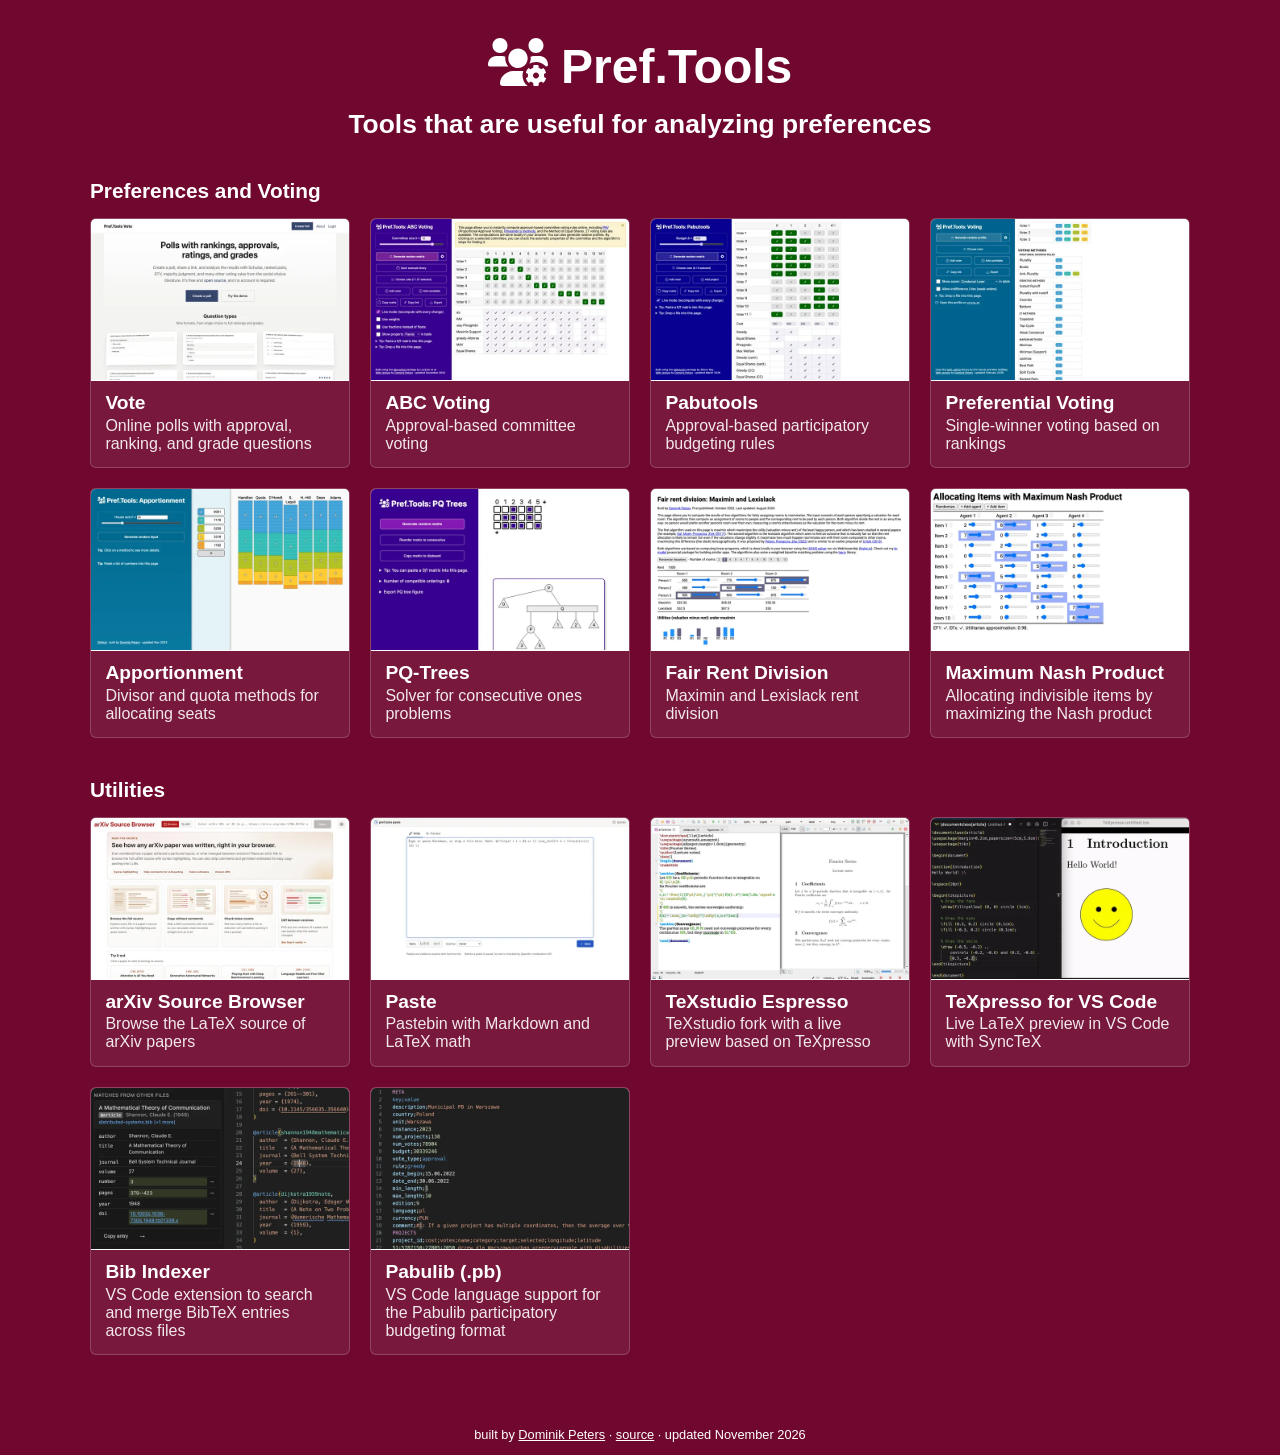
==== index.html @ 1828e575 "Landing page for pref.tools with FTP deploy workflow" ====
<!DOCTYPE html>
<html lang="en">

<head>
    <meta charset="utf-8">
    <meta name="viewport" content="width=device-width, initial-scale=1">
    <title>Pref.Tools</title>
    <meta name="description" content="Tools that are useful for analyzing preferences">
    <style>
        :root {
            --main-color: rgb(111, 7, 47);
        }

        body {
            background-color: var(--main-color);
            font-family: -apple-system, BlinkMacSystemFont, 'Segoe UI', Roboto, Oxygen, Ubuntu, Cantarell, 'Open Sans', 'Helvetica Neue', sans-serif;
            margin: 0;
            padding: 0;
            color: white;
        }

        main {
            display: flex;
            flex-direction: column;
            min-height: 100vh;
            box-sizing: border-box;
            padding: 0 1.25rem;
            text-align: center;
        }

        h1 {
            font-size: 300%;
            margin: 0.8em 0 0.3em;
        }

        h1 svg {
            height: 1em;
            margin-bottom: -3px;
        }

        h2 {
            margin: 0 0 1.5em;
            font-size: 165%;
        }

        section {
            max-width: 1100px;
            width: 100%;
            margin: 0 auto 2.5rem;
        }

        h3 {
            margin: 0 0 0.9rem;
            font-size: 130%;
            text-align: left;
        }

        .grid {
            display: grid;
            grid-template-columns: repeat(auto-fill, minmax(260px, 1fr));
            gap: 1.25rem;
        }

        .card {
            display: flex;
            flex-direction: column;
            background: rgba(255, 255, 255, 0.07);
            border: 1px solid rgba(255, 255, 255, 0.18);
            border-radius: 6px;
            overflow: hidden;
            color: white;
            text-decoration: none;
            text-align: left;
        }

        .card:hover,
        .card:focus-visible {
            background: rgba(255, 255, 255, 0.14);
            border-color: rgba(255, 255, 255, 0.5);
        }

        .card img {
            display: block;
            width: 100%;
            height: auto;
            aspect-ratio: 8 / 5;
            object-fit: cover;
            background: white;
            border-bottom: 1px solid rgba(255, 255, 255, 0.18);
        }

        .card .name {
            font-weight: 600;
            font-size: 120%;
            padding: 0.7rem 0.9rem 0.15rem;
        }

        .card:hover .name {
            text-decoration: underline;
        }

        .card .desc {
            padding: 0 0.9rem 0.9rem;
            opacity: 0.9;
        }

        #credits {
            margin: auto 0 1em;
            padding-top: 2.5em;
            font-size: 80%;
        }

        #credits a {
            color: white;
        }
    </style>
</head>

<body>
    <main>
        <h1><svg aria-hidden="true" focusable="false" data-prefix="fas" data-icon="users-gear"
                class="svg-inline--fa fa-users-gear" role="img" xmlns="http://www.w3.org/2000/svg"
                viewBox="0 0 640 512">
                <path fill="currentColor"
                    d="M512 160c44.18 0 80-35.82 80-80S556.2 0 512 0c-44.18 0-80 35.82-80 80S467.8 160 512 160zM128 160c44.18 0 80-35.82 80-80S172.2 0 128 0C83.82 0 48 35.82 48 80S83.82 160 128 160zM319.9 320c57.41 0 103.1-46.56 103.1-104c0-57.44-46.54-104-103.1-104c-57.41 0-103.1 46.56-103.1 104C215.9 273.4 262.5 320 319.9 320zM368 400c0-16.69 3.398-32.46 8.619-47.36C374.3 352.5 372.2 352 369.9 352H270.1C191.6 352 128 411.7 128 485.3C128 500.1 140.7 512 156.4 512h266.1C389.5 485.6 368 445.5 368 400zM183.9 216c0-5.449 .9824-10.63 1.609-15.91C174.6 194.1 162.6 192 149.9 192H88.08C39.44 192 0 233.8 0 285.3C0 295.6 7.887 304 17.62 304h199.5C196.7 280.2 183.9 249.7 183.9 216zM551.9 192h-61.84c-12.8 0-24.88 3.037-35.86 8.24C454.8 205.5 455.8 210.6 455.8 216c0 21.47-5.625 41.38-14.65 59.34C462.2 263.4 486.1 256 512 256c42.48 0 80.27 18.74 106.6 48h3.756C632.1 304 640 295.6 640 285.3C640 233.8 600.6 192 551.9 192zM618.1 366.7c-5.025-16.01-13.59-30.62-24.75-42.71c-1.674-1.861-4.467-2.326-6.699-1.023l-19.17 11.07c-8.096-6.887-17.4-12.28-27.45-15.82V295.1c0-2.514-1.861-4.746-4.281-5.213c-16.56-3.723-33.5-3.629-49.32 0C484.9 291.2 483.1 293.5 483.1 295.1v22.24c-10.05 3.537-19.36 8.932-27.45 15.82l-19.26-11.07c-2.139-1.303-4.932-.8379-6.697 1.023c-11.17 12.1-19.73 26.71-24.66 42.71c-.7441 2.512 .2793 5.117 2.42 6.326l19.17 11.17c-1.859 10.42-1.859 21.21 0 31.64l-19.17 11.17c-2.234 1.209-3.164 3.816-2.42 6.328c4.932 16.01 13.49 30.52 24.66 42.71c1.766 1.863 4.467 2.328 6.697 1.025l19.26-11.07c8.094 6.887 17.4 12.28 27.45 15.82v22.24c0 2.514 1.77 4.746 4.188 5.211c16.66 3.723 33.5 3.629 49.32 0c2.42-.4648 4.281-2.697 4.281-5.211v-22.24c10.05-3.535 19.36-8.932 27.45-15.82l19.17 11.07c2.141 1.303 5.025 .8379 6.699-1.025c11.17-12.1 19.73-26.7 24.75-42.71c.7441-2.512-.2773-5.119-2.512-6.328l-19.17-11.17c1.953-10.42 1.953-21.22 0-31.64l19.17-11.17C618.7 371.8 619.7 369.2 618.1 366.7zM512 432c-17.67 0-32-14.33-32-32c0-17.67 14.33-32 32-32s32 14.33 32 32C544 417.7 529.7 432 512 432z">
                </path>
            </svg> Pref.Tools</h1>
        <h2>Tools that are useful for analyzing preferences</h2>

        <section>
            <h3>Preferences and Voting</h3>
            <div class="grid">
            <a class="card" href="/vote">
                <img src="img/vote.webp" width="640" height="400" alt="" loading="lazy">
                <span class="name">Vote</span>
                <span class="desc">Online polls with approval, ranking, and grade questions</span>
            </a>
                <a class="card" href="/abcvoting">
                <img src="img/abcvoting.webp" width="640" height="400" alt="" loading="lazy">
                <span class="name">ABC Voting</span>
                <span class="desc">Approval-based committee voting</span>
            </a>
                <a class="card" href="/pabutools">
                <img src="img/pabutools.webp" width="640" height="400" alt="" loading="lazy">
                <span class="name">Pabutools</span>
                <span class="desc">Approval-based participatory budgeting rules</span>
            </a>
                <a class="card" href="/pref_voting">
                <img src="img/pref_voting.webp" width="640" height="400" alt="" loading="lazy">
                <span class="name">Preferential Voting</span>
                <span class="desc">Single-winner voting based on rankings</span>
            </a>
                <a class="card" href="/apportionment">
                <img src="img/apportionment.webp" width="640" height="400" alt="" loading="lazy">
                <span class="name">Apportionment</span>
                <span class="desc">Divisor and quota methods for allocating seats</span>
            </a>
                <a class="card" href="/pqtree">
                <img src="img/pqtree.webp" width="640" height="400" alt="" loading="lazy">
                <span class="name">PQ-Trees</span>
                <span class="desc">Solver for consecutive ones problems</span>
            </a>
                <a class="card" href="/rent">
                <img src="img/rent.webp" width="640" height="400" alt="" loading="lazy">
                <span class="name">Fair Rent Division</span>
                <span class="desc">Maximin and Lexislack rent division</span>
            </a>
                <a class="card" href="/nash-indivisible">
                <img src="img/nash.webp" width="640" height="400" alt="" loading="lazy">
                <span class="name">Maximum Nash Product</span>
                <span class="desc">Allocating indivisible items by maximizing the Nash product</span>
            </a>
                </div>
        </section>

        <section>
            <h3>Utilities</h3>
            <div class="grid">
            <a class="card" href="https://arxiv-source-browser.pref.tools/">
                <img src="img/arxiv.webp" width="640" height="400" alt="" loading="lazy">
                <span class="name">arXiv Source Browser</span>
                <span class="desc">Browse the LaTeX source of arXiv papers</span>
            </a>
            <a class="card" href="/paste">
                <img src="img/paste.webp" width="640" height="400" alt="" loading="lazy">
                <span class="name">Paste</span>
                <span class="desc">Pastebin with Markdown and LaTeX math</span>
            </a>
            <a class="card" href="/texstudio-espresso/">
                <img src="img/texstudio-espresso.webp" width="640" height="400" alt="" loading="lazy">
                <span class="name">TeXstudio Espresso</span>
                <span class="desc">TeXstudio fork with a live preview based on TeXpresso</span>
            </a>
            <a class="card" href="https://marketplace.visualstudio.com/items?itemName=DominikPeters.texpresso-basic">
                <img src="img/texpresso.webp" width="640" height="400" alt="" loading="lazy">
                <span class="name">TeXpresso for VS Code</span>
                <span class="desc">Live LaTeX preview in VS Code with SyncTeX</span>
            </a>
            <a class="card" href="https://marketplace.visualstudio.com/items?itemName=DominikPeters.bib-indexer">
                <img src="img/bib-indexer.webp" width="640" height="400" alt="" loading="lazy">
                <span class="name">Bib Indexer</span>
                <span class="desc">VS Code extension to search and merge BibTeX entries across files</span>
            </a>
            <a class="card" href="https://marketplace.visualstudio.com/items?itemName=DominikPeters.pabulib-pb">
                <img src="img/pabulib-pb.webp" width="640" height="400" alt="" loading="lazy">
                <span class="name">Pabulib (.pb)</span>
                <span class="desc">VS Code language support for the Pabulib participatory budgeting format</span>
            </a>
            </div>
        </section>

        <p id="credits">
            built by <a href="https://dominik-peters.de">Dominik Peters</a>
            &middot; <a href="https://github.com/DominikPeters/pref-tools-landing-page">source</a>
            &middot; updated November 2026
        </p>
    </main>
</body>

</html>
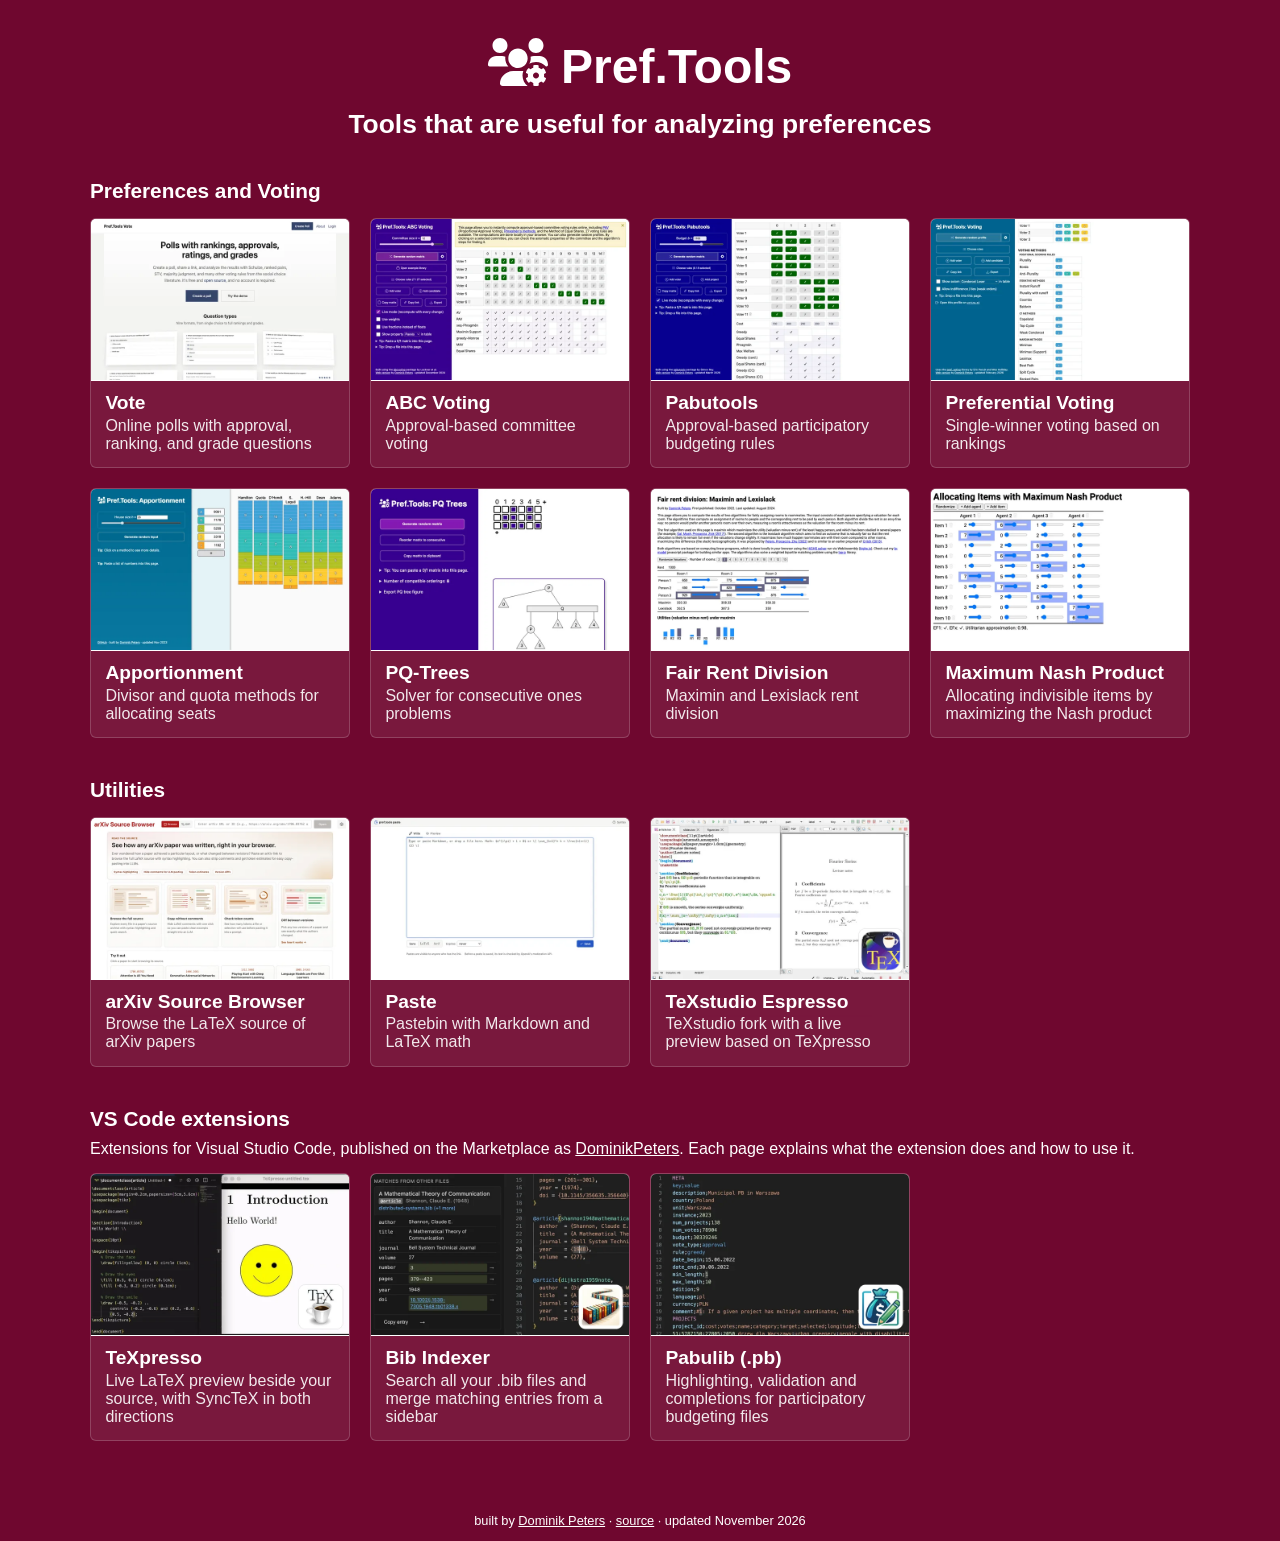
==== commit 281e4ba0: "Add VS Code extensions section and extension pages" ====
--- a/index.html
+++ b/index.html
@@ -53,6 +53,15 @@
             margin: 0 0 0.9rem;
             font-size: 130%;
             text-align: left;
+        }
+
+        .section-note {
+            margin: -0.3rem 0 0.9rem;
+            text-align: left;
+        }
+
+        .section-note a {
+            color: white;
         }
 
         .grid {
@@ -191,20 +200,27 @@
                 <span class="name">TeXstudio Espresso</span>
                 <span class="desc">TeXstudio fork with a live preview based on TeXpresso</span>
             </a>
-            <a class="card" href="https://marketplace.visualstudio.com/items?itemName=DominikPeters.texpresso-basic">
+            </div>
+        </section>
+
+        <section>
+            <h3>VS Code extensions</h3>
+            <p class="section-note">Extensions for Visual Studio Code, published on the Marketplace as <a href="https://marketplace.visualstudio.com/publishers/DominikPeters">DominikPeters</a>. Each page explains what the extension does and how to use it.</p>
+            <div class="grid">
+            <a class="card" href="/extensions/texpresso/">
                 <img src="img/texpresso.webp" width="640" height="400" alt="" loading="lazy">
-                <span class="name">TeXpresso for VS Code</span>
-                <span class="desc">Live LaTeX preview in VS Code with SyncTeX</span>
-            </a>
-            <a class="card" href="https://marketplace.visualstudio.com/items?itemName=DominikPeters.bib-indexer">
+                <span class="name">TeXpresso</span>
+                <span class="desc">Live LaTeX preview beside your source, with SyncTeX in both directions</span>
+            </a>
+            <a class="card" href="/extensions/bib-indexer/">
                 <img src="img/bib-indexer.webp" width="640" height="400" alt="" loading="lazy">
                 <span class="name">Bib Indexer</span>
-                <span class="desc">VS Code extension to search and merge BibTeX entries across files</span>
-            </a>
-            <a class="card" href="https://marketplace.visualstudio.com/items?itemName=DominikPeters.pabulib-pb">
+                <span class="desc">Search all your .bib files and merge matching entries from a sidebar</span>
+            </a>
+            <a class="card" href="/extensions/pabulib-pb/">
                 <img src="img/pabulib-pb.webp" width="640" height="400" alt="" loading="lazy">
                 <span class="name">Pabulib (.pb)</span>
-                <span class="desc">VS Code language support for the Pabulib participatory budgeting format</span>
+                <span class="desc">Highlighting, validation and completions for participatory budgeting files</span>
             </a>
             </div>
         </section>
